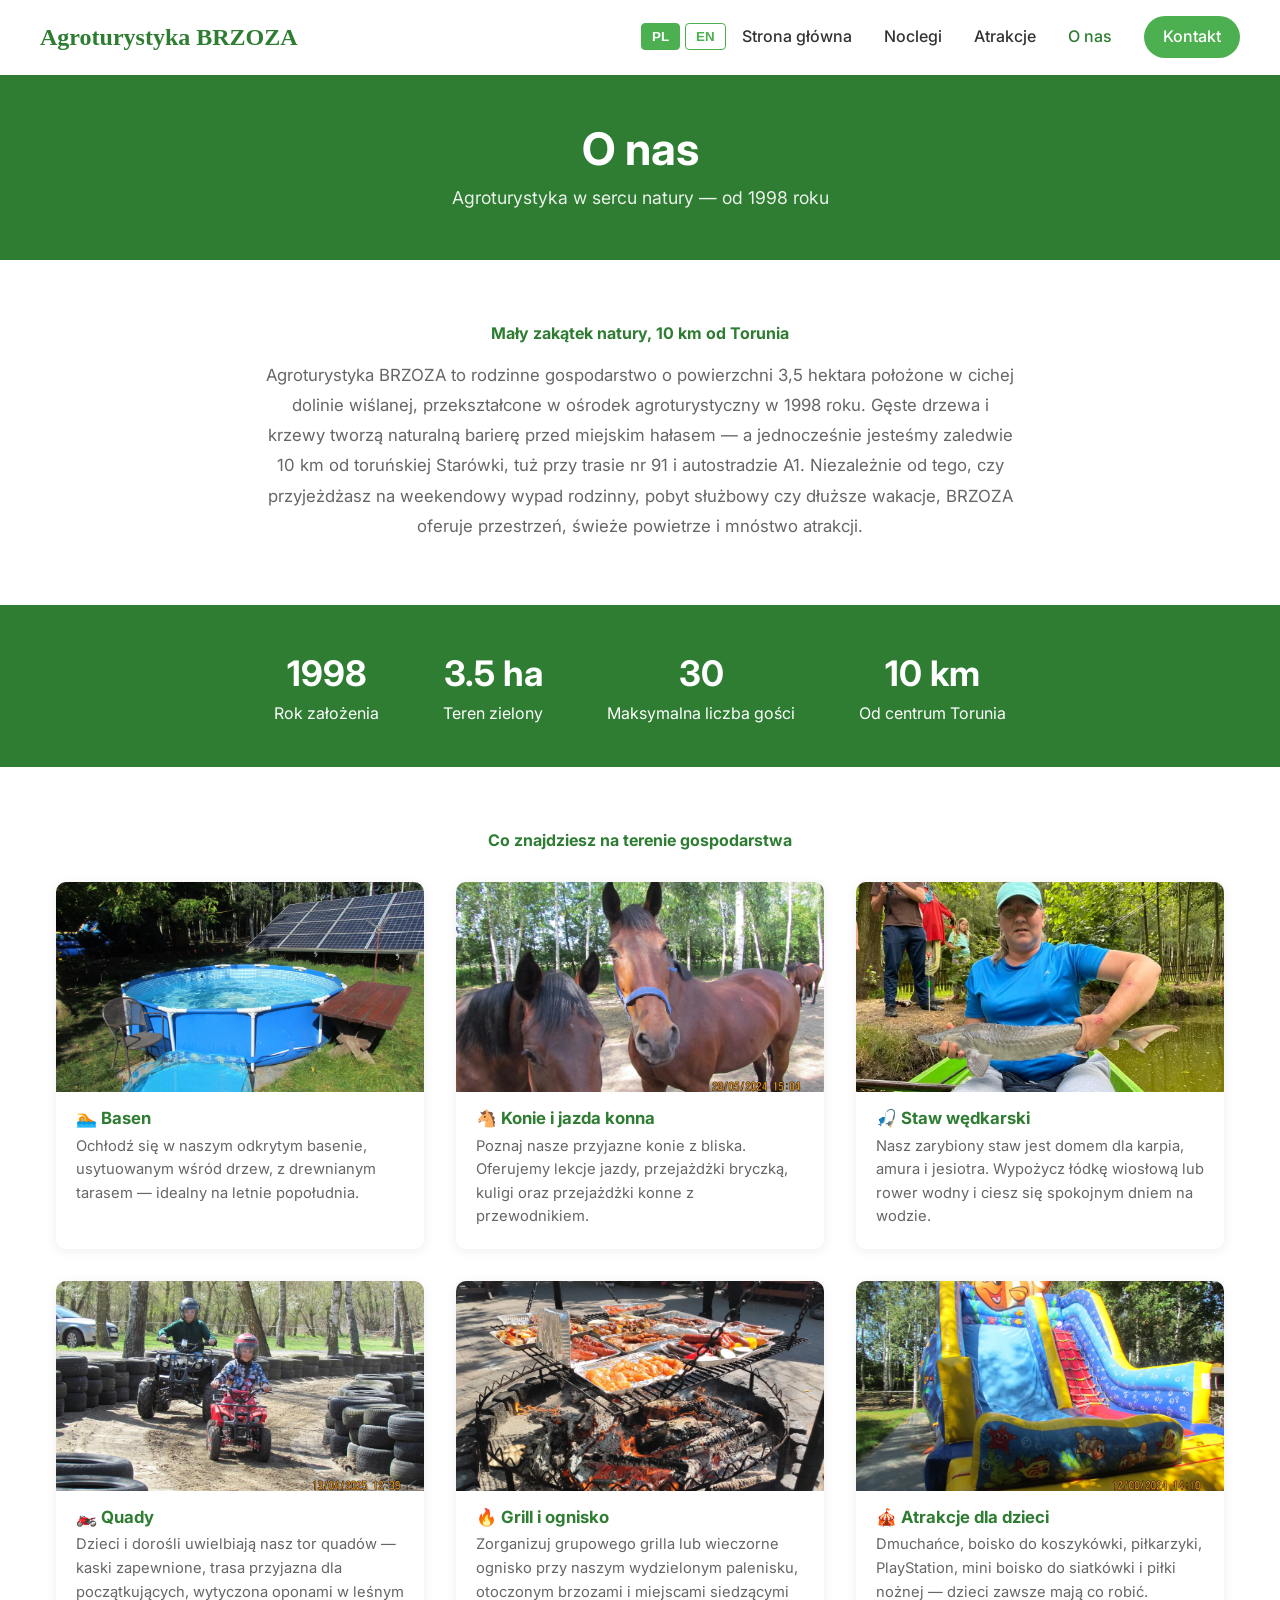
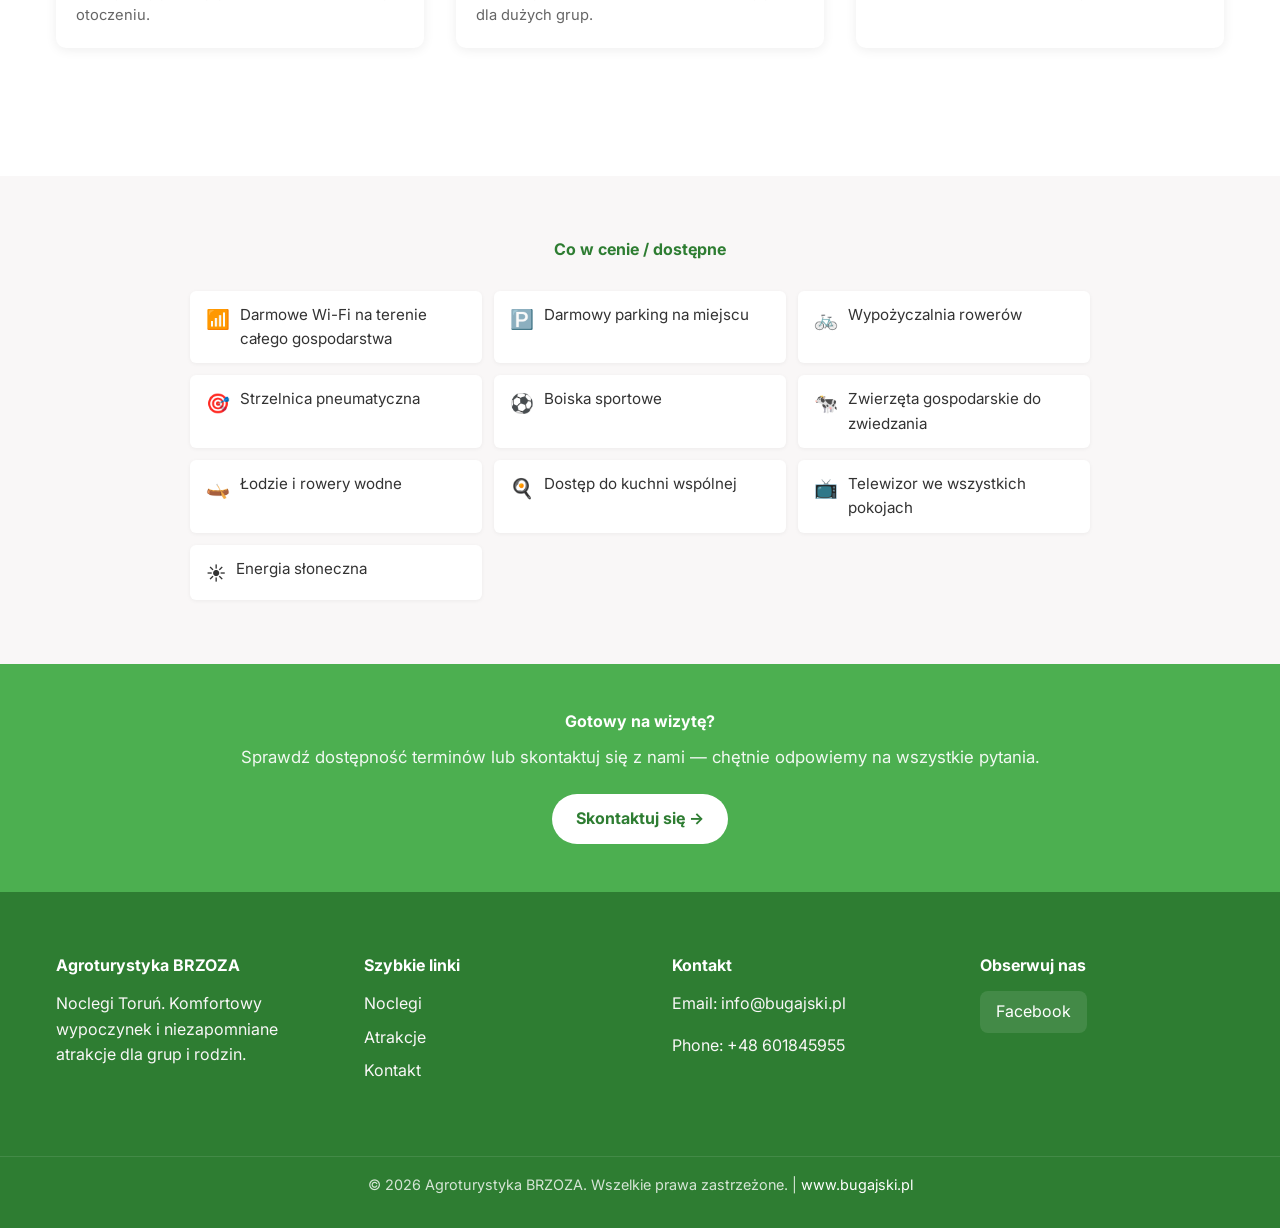
==== about.html @ 5e9794c6 "Add files via upload" ====
<!DOCTYPE html>
<html lang="pl">
<head>
    <meta charset="UTF-8">
    <meta name="viewport" content="width=device-width, initial-scale=1.0">
    <title>O nas - Agroturystyka BRZOZA | About Us</title>
    <meta name="description" content="Agroturystyka BRZOZA – 3.5 ha farm near Toruń since 1998. Pool, horses, fishing pond, quad bikes, BBQ and more. Family-friendly agritourism.">
    <link rel="canonical" href="https://www.bugajski.pl/about.html">

    <link rel="stylesheet" href="css/reset.css">
    <link rel="stylesheet" href="css/style.css">
    <link href="https://fonts.googleapis.com/css2?family=Inter:wght@300;400;700&display=swap" rel="stylesheet">

    <style>
        /* ── Page hero ─────────────────────────────────── */
        .page-hero {
            background-color: var(--color-primary-green);
            color: var(--color-white);
            padding: 3rem 0;
            text-align: center;
        }
        .page-hero h1 { color: var(--color-white); font-size: clamp(1.8rem, 4vw, 2.8rem); margin-bottom: 0.5rem; }
        .page-hero p  { font-size: 1.1rem; opacity: 0.9; margin: 0; }

        /* ── Intro block ───────────────────────────────── */
        .about-intro {
            max-width: 780px;
            margin: var(--spacing-large) auto;
            text-align: center;
        }
        .about-intro h2 { color: var(--color-primary-green); margin-bottom: 1rem; }
        .about-intro p  { font-size: 1.05rem; line-height: 1.8; color: var(--color-text-light); }

        /* ── Stats row ─────────────────────────────────── */
        .stats-row {
            display: flex;
            justify-content: center;
            gap: var(--spacing-large);
            flex-wrap: wrap;
            background-color: var(--color-primary-green);
            padding: 2.5rem var(--spacing-medium);
            margin-bottom: var(--spacing-large);
        }
        .stat-item { text-align: center; color: var(--color-white); }
        .stat-number { font-size: 2.2rem; font-weight: 700; display: block; }
        .stat-label  { font-size: 0.9rem; opacity: 0.85; }

        /* ── Attractions grid ──────────────────────────── */
        .attractions-section { padding-bottom: var(--spacing-large); }
        .attractions-section h2 {
            text-align: center;
            color: var(--color-primary-green);
            margin-bottom: var(--spacing-medium);
        }

        .attractions-grid {
            display: grid;
            grid-template-columns: repeat(auto-fit, minmax(280px, 1fr));
            gap: var(--spacing-medium);
        }

        .attraction-card {
            background: var(--color-white);
            border-radius: 10px;
            overflow: hidden;
            box-shadow: 0 2px 12px rgba(0,0,0,0.07);
            transition: transform 0.3s ease, box-shadow 0.3s ease;
        }
        .attraction-card:hover {
            transform: translateY(-4px);
            box-shadow: 0 8px 24px rgba(0,0,0,0.12);
        }
        .attraction-card img {
            width: 100%;
            height: 210px;
            object-fit: cover;
            display: block;
        }
        .attraction-card-body { padding: 1rem 1.25rem 1.25rem; }
        .attraction-card-body h3 {
            color: var(--color-primary-green);
            font-size: 1.05rem;
            margin-bottom: 0.4rem;
        }
        .attraction-card-body p {
            color: var(--color-text-light);
            font-size: 0.92rem;
            line-height: 1.6;
            margin: 0;
        }

        /* ── What's included list ──────────────────────── */
        .included-section {
            background-color: var(--color-light-background);
            padding: var(--spacing-large) 0;
        }
        .included-section h2 {
            text-align: center;
            color: var(--color-primary-green);
            margin-bottom: var(--spacing-medium);
        }
        .included-grid {
            display: grid;
            grid-template-columns: repeat(auto-fit, minmax(220px, 1fr));
            gap: 0.75rem;
            max-width: 900px;
            margin: 0 auto;
        }
        .included-item {
            display: flex;
            align-items: flex-start;
            gap: 0.6rem;
            font-size: 0.95rem;
            color: var(--color-text-dark);
            background: var(--color-white);
            border-radius: 6px;
            padding: 0.75rem 1rem;
            box-shadow: 0 1px 4px rgba(0,0,0,0.05);
        }
        .included-icon { font-size: 1.2rem; flex-shrink: 0; margin-top: 1px; }

        /* ── CTA banner ────────────────────────────────── */
        .cta-banner {
            background-color: var(--color-secondary-green);
            color: var(--color-white);
            text-align: center;
            padding: 3rem var(--spacing-medium);
        }
        .cta-banner h2 { color: var(--color-white); margin-bottom: 0.75rem; }
        .cta-banner p  { opacity: 0.92; margin-bottom: 1.5rem; font-size: 1.05rem; }
        .cta-banner .cta-button {
            background: var(--color-white);
            color: var(--color-primary-green);
        }
        .cta-banner .cta-button:hover { background: var(--color-light-background); }

        /* ── Language utilities ────────────────────────── */
        .lang-pl-only { display: none; }
        .lang-en-only { display: none; }
        body[data-lang="pl"] .lang-pl-only { display: inline; }
        body[data-lang="pl"] .lang-en-only { display: none; }
        body[data-lang="en"] .lang-pl-only { display: none; }
        body[data-lang="en"] .lang-en-only { display: inline; }
        
        .lang-block-pl, .lang-block-en { display: none; }
        body[data-lang="pl"] .lang-block-pl { display: block; }
        body[data-lang="pl"] .lang-block-en { display: none; }
        body[data-lang="en"] .lang-block-en { display: block; }
        body[data-lang="en"] .lang-block-pl { display: none; }
        
        .attractions-grid-pl, .attractions-grid-en { display: none; }
        body[data-lang="pl"] .attractions-grid-pl { display: grid; }
        body[data-lang="en"] .attractions-grid-en { display: grid; }
        
        .included-grid-pl, .included-grid-en { display: none; }
        body[data-lang="pl"] .included-grid-pl { display: grid; }
        body[data-lang="en"] .included-grid-en { display: grid; }
        
        .hero-sub-pl, .hero-sub-en { display: none; }
        body[data-lang="pl"] .hero-sub-pl { display: block; }
        body[data-lang="en"] .hero-sub-en { display: block; }
        
        .intro-title-pl, .intro-title-en { display: none; }
        body[data-lang="pl"] .intro-title-pl { display: block; }
        body[data-lang="en"] .intro-title-en { display: block; }
        
        .intro-text-pl, .intro-text-en { display: none; }
        body[data-lang="pl"] .intro-text-pl { display: block; }
        body[data-lang="en"] .intro-text-en { display: block; }
        
        .attractions-title-pl, .attractions-title-en { display: none; }
        body[data-lang="pl"] .attractions-title-pl { display: block; }
        body[data-lang="en"] .attractions-title-en { display: block; }
        
        .included-title-pl, .included-title-en { display: none; }
        body[data-lang="pl"] .included-title-pl { display: block; }
        body[data-lang="en"] .included-title-en { display: block; }
        
        .cta-banner-pl, .cta-banner-en { display: none; }
        body[data-lang="pl"] .cta-banner-pl { display: block; }
        body[data-lang="en"] .cta-banner-en { display: block; }
        
        .stat-label-pl, .stat-label-en { display: none; }
        body[data-lang="pl"] .stat-label-pl { display: inline; }
        body[data-lang="en"] .stat-label-en { display: inline; }
    </style>
</head>
<body data-lang="pl">

    <!-- ── HEADER ─────────────────────────────────────── -->
    <header class="main-header">
        <div class="container header-content">
            <a href="index.html" class="logo">Agroturystyka BRZOZA</a>
            <div class="language-selector">
                <button id="lang-pl" data-lang="pl" class="lang-button active" aria-pressed="true">PL</button>
                <button id="lang-en" data-lang="en" class="lang-button" aria-pressed="false">EN</button>
            </div>
            <nav class="main-nav" aria-label="Main Navigation">
                <button class="menu-toggle" aria-expanded="false" aria-controls="navigation-menu">
                    <span class="hamburger-icon" aria-hidden="true">☰</span>
                    <span class="sr-only">Menu</span>
                </button>
                <ul id="navigation-menu" class="nav-list">
                    <li><a href="index.html"><span class="lang-pl-only">Strona główna</span><span class="lang-en-only">Home</span></a></li>
                    <li><a href="accommodations.html"><span class="lang-pl-only">Noclegi</span><span class="lang-en-only">Accommodation</span></a></li>
                    <li><a href="experiences.html"><span class="lang-pl-only">Atrakcje</span><span class="lang-en-only">Experiences</span></a></li>
                    <li><a href="about.html" aria-current="page"><span class="lang-pl-only">O nas</span><span class="lang-en-only">About</span></a></li>
                    <li><a href="contact.html" class="nav-cta"><span class="lang-pl-only">Kontakt</span><span class="lang-en-only">Contact</span></a></li>
                </ul>
            </nav>
        </div>
    </header>

    <!-- ── MAIN ──────────────────────────────────────── -->
    <main>

        <!-- Page hero -->
        <div class="page-hero">
            <div class="container">
                <h1><span class="lang-pl-only">O nas</span><span class="lang-en-only">About Us</span></h1>
                <p class="hero-sub-pl">Agroturystyka w sercu natury — od 1998 roku</p>
                <p class="hero-sub-en">Agritourism in the heart of nature — since 1998</p>
            </div>
        </div>

        <!-- Intro -->
        <section class="about-intro container">
            <h2 class="intro-title-pl">Mały zakątek natury, 10 km od Torunia</h2>
            <h2 class="intro-title-en">A little corner of nature, 10 km from Toruń</h2>
            <p class="intro-text-pl">
                Agroturystyka BRZOZA to rodzinne gospodarstwo o powierzchni <strong>3,5 hektara</strong> położone w cichej 
                dolinie wiślanej, przekształcone w ośrodek agroturystyczny w <strong>1998 roku</strong>. Gęste drzewa i krzewy 
                tworzą naturalną barierę przed miejskim hałasem — a jednocześnie jesteśmy zaledwie 10 km od toruńskiej Starówki, 
                tuż przy trasie nr 91 i autostradzie A1. Niezależnie od tego, czy przyjeżdżasz na weekendowy wypad rodzinny, 
                pobyt służbowy czy dłuższe wakacje, BRZOZA oferuje przestrzeń, świeże powietrze i mnóstwo atrakcji.
            </p>
            <p class="intro-text-en">
                Agroturystyka BRZOZA is a family-run farm of <strong>3.5 hectares</strong> tucked into a quiet Vistula
                River valley village, converted into an agritourism retreat in <strong>1998</strong>. Dense trees and
                shrubs create a natural buffer from city noise — yet we're just 10 km from Toruń Old Town, right off
                Route 91 and the A1 motorway. Whether you're here for a weekend family break, a team stay, or a longer
                working holiday, BRZOZA offers space, fresh air, and plenty to do.
            </p>
        </section>

        <!-- Stats -->
        <div class="stats-row">
            <div class="stat-item">
                <span class="stat-number">1998</span>
                <span class="stat-label-pl">Rok założenia</span>
                <span class="stat-label-en">Founded</span>
            </div>
            <div class="stat-item">
                <span class="stat-number">3.5 ha</span>
                <span class="stat-label-pl">Teren zielony</span>
                <span class="stat-label-en">Green space</span>
            </div>
            <div class="stat-item">
                <span class="stat-number">30</span>
                <span class="stat-label-pl">Maksymalna liczba gości</span>
                <span class="stat-label-en">Guests capacity</span>
            </div>
            <div class="stat-item">
                <span class="stat-number">10 km</span>
                <span class="stat-label-pl">Od centrum Torunia</span>
                <span class="stat-label-en">From Toruń centre</span>
            </div>
        </div>

        <!-- Attractions grid - Polish version -->
        <section class="attractions-section container">
            <h2 class="attractions-title-pl">Co znajdziesz na terenie gospodarstwa</h2>
            <h2 class="attractions-title-en">What's on the Farm</h2>
            
            <!-- Polish attractions grid -->
            <div class="attractions-grid attractions-grid-pl">
                <article class="attraction-card">
                    <img src="images/about-pool-1.webp" alt="Odkryty basen na terenie gospodarstwa" loading="lazy">
                    <div class="attraction-card-body">
                        <h3>🏊 Basen</h3>
                        <p>Ochłodź się w naszym odkrytym basenie, usytuowanym wśród drzew, z drewnianym tarasem — idealny na letnie popołudnia.</p>
                    </div>
                </article>

                <article class="attraction-card">
                    <img src="images/about-horses.webp" alt="Dwa konie na pastwisku" loading="lazy">
                    <div class="attraction-card-body">
                        <h3>🐴 Konie i jazda konna</h3>
                        <p>Poznaj nasze przyjazne konie z bliska. Oferujemy lekcje jazdy, przejażdżki bryczką, kuligi oraz przejażdżki konne z przewodnikiem.</p>
                    </div>
                </article>

                <article class="attraction-card">
                    <img src="images/about-pond.webp" alt="Staw wędkarski otoczony drzewami" loading="lazy">
                    <div class="attraction-card-body">
                        <h3>🎣 Staw wędkarski</h3>
                        <p>Nasz zarybiony staw jest domem dla karpia, amura i jesiotra. Wypożycz łódkę wiosłową lub rower wodny i ciesz się spokojnym dniem na wodzie.</p>
                    </div>
                </article>

                <article class="attraction-card">
                    <img src="images/about-quads.webp" alt="Dzieci jeżdżące quadami na torze" loading="lazy">
                    <div class="attraction-card-body">
                        <h3>🏍️ Quady</h3>
                        <p>Dzieci i dorośli uwielbiają nasz tor quadów — kaski zapewnione, trasa przyjazna dla początkujących, wytyczona oponami w leśnym otoczeniu.</p>
                    </div>
                </article>

                <article class="attraction-card">
                    <img src="images/about-bbq.webp" alt="Duży grill i miejsce na ognisko" loading="lazy">
                    <div class="attraction-card-body">
                        <h3>🔥 Grill i ognisko</h3>
                        <p>Zorganizuj grupowego grilla lub wieczorne ognisko przy naszym wydzielonym palenisku, otoczonym brzozami i miejscami siedzącymi dla dużych grup.</p>
                    </div>
                </article>

                <article class="attraction-card">
                    <img src="images/about-bouncy.webp" alt="Duża dmuchana zjeżdżalnia dla dzieci" loading="lazy">
                    <div class="attraction-card-body">
                        <h3>🎪 Atrakcje dla dzieci</h3>
                        <p>Dmuchańce, boisko do koszykówki, piłkarzyki, PlayStation, mini boisko do siatkówki i piłki nożnej — dzieci zawsze mają co robić.</p>
                    </div>
                </article>
            </div>

            <!-- English attractions grid -->
            <div class="attractions-grid attractions-grid-en">
                <article class="attraction-card">
                    <img src="images/about-pool-1.webp" alt="Outdoor swimming pool on the farm grounds" loading="lazy">
                    <div class="attraction-card-body">
                        <h3>🏊 Swimming Pool</h3>
                        <p>Cool off in our outdoor pool, set among the trees with a wooden deck alongside — perfect for summer afternoons.</p>
                    </div>
                </article>

                <article class="attraction-card">
                    <img src="images/about-horses.webp" alt="Two horses on the farm paddock" loading="lazy">
                    <div class="attraction-card-body">
                        <h3>🐴 Horses & Riding</h3>
                        <p>Meet our friendly horses up close. We offer riding lessons, horse-drawn carriage rides, sleigh rides, and guided tours on horseback.</p>
                    </div>
                </article>

                <article class="attraction-card">
                    <img src="images/about-pond.webp" alt="Fishing pond surrounded by trees" loading="lazy">
                    <div class="attraction-card-body">
                        <h3>🎣 Fishing Pond</h3>
                        <p>Our stocked pond is home to carp, grass carp, and sturgeon. Rent a rowing boat or pedalo and enjoy a peaceful day on the water.</p>
                    </div>
                </article>

                <article class="attraction-card">
                    <img src="images/about-quads.webp" alt="Children riding quad bikes on a dirt track" loading="lazy">
                    <div class="attraction-card-body">
                        <h3>🏍️ Quad Bikes</h3>
                        <p>Kids and adults love our quad bike track — helmets provided, beginner-friendly course laid out with tyres in a wooded setting.</p>
                    </div>
                </article>

                <article class="attraction-card">
                    <img src="images/about-bbq.webp" alt="Large outdoor BBQ grill and fire pit" loading="lazy">
                    <div class="attraction-card-body">
                        <h3>🔥 BBQ & Bonfire</h3>
                        <p>Host a group BBQ or evening bonfire at our dedicated fire pit, surrounded by birch trees and outdoor seating for large gatherings.</p>
                    </div>
                </article>

                <article class="attraction-card">
                    <img src="images/about-bouncy.webp" alt="Large inflatable bouncy castle slide for children" loading="lazy">
                    <div class="attraction-card-body">
                        <h3>🎪 Kids' Attractions</h3>
                        <p>Bouncy castles, a basketball court, table football, PlayStation, mini volleyball & football pitch — children are always entertained.</p>
                    </div>
                </article>
            </div>
        </section>

        <!-- What's included - Polish version -->
        <section class="included-section">
            <div class="container">
                <h2 class="included-title-pl">Co w cenie / dostępne</h2>
                <h2 class="included-title-en">Everything Included</h2>
                
                <!-- Polish included grid -->
                <div class="included-grid included-grid-pl">
                    <div class="included-item"><span class="included-icon">📶</span> Darmowe Wi-Fi na terenie całego gospodarstwa</div>
                    <div class="included-item"><span class="included-icon">🅿️</span> Darmowy parking na miejscu</div>
                    <div class="included-item"><span class="included-icon">🚲</span> Wypożyczalnia rowerów</div>
                    <div class="included-item"><span class="included-icon">🎯</span> Strzelnica pneumatyczna</div>
                    <div class="included-item"><span class="included-icon">⚽</span> Boiska sportowe</div>
                    <div class="included-item"><span class="included-icon">🐄</span> Zwierzęta gospodarskie do zwiedzania</div>
                    <div class="included-item"><span class="included-icon">🛶</span> Łodzie i rowery wodne</div>
                    <div class="included-item"><span class="included-icon">🍳</span> Dostęp do kuchni wspólnej</div>
                    <div class="included-item"><span class="included-icon">📺</span> Telewizor we wszystkich pokojach</div>
                    <div class="included-item"><span class="included-icon">☀️</span> Energia słoneczna</div>
                </div>
                
                <!-- English included grid -->
                <div class="included-grid included-grid-en">
                    <div class="included-item"><span class="included-icon">📶</span> Free Wi-Fi across the farm</div>
                    <div class="included-item"><span class="included-icon">🅿️</span> Free on-site parking</div>
                    <div class="included-item"><span class="included-icon">🚲</span> Bicycle hire</div>
                    <div class="included-item"><span class="included-icon">🎯</span> Pneumatic shooting range</div>
                    <div class="included-item"><span class="included-icon">⚽</span> Sports fields</div>
                    <div class="included-item"><span class="included-icon">🐄</span> Farm animals to visit</div>
                    <div class="included-item"><span class="included-icon">🛶</span> Boats & pedal boats</div>
                    <div class="included-item"><span class="included-icon">🍳</span> Shared kitchen access</div>
                    <div class="included-item"><span class="included-icon">📺</span> TV in all rooms</div>
                    <div class="included-item"><span class="included-icon">☀️</span> Solar-powered energy</div>
                </div>
            </div>
        </section>

        <!-- CTA banner -->
        <div class="cta-banner">
            <div class="container">
                <div class="cta-banner-pl">
                    <h2>Gotowy na wizytę?</h2>
                    <p>Sprawdź dostępność terminów lub skontaktuj się z nami — chętnie odpowiemy na wszystkie pytania.</p>
                    <a href="contact.html" class="cta-button">Skontaktuj się &rarr;</a>
                </div>
                <div class="cta-banner-en">
                    <h2>Ready to visit?</h2>
                    <p>Check availability for your dates or get in touch — we're happy to answer any questions.</p>
                    <a href="contact.html" class="cta-button">Contact Us &rarr;</a>
                </div>
            </div>
        </div>

    </main>

    <!-- ── FOOTER (bilingual) ─────────────────────────────────────── -->
    <footer class="main-footer">
        <div class="container footer-grid">
            <div class="footer-col">
                <h4>Agroturystyka BRZOZA</h4>
                <p class="lang-pl-only">Noclegi Toruń. Komfortowy wypoczynek i niezapomniane atrakcje dla grup i rodzin.</p>
                <p class="lang-en-only">Accommodation Toruń. Affordable stays and memorable recreational events for groups and families.</p>
            </div>
            <div class="footer-col">
                <h4><span class="lang-pl-only">Szybkie linki</span><span class="lang-en-only">Quick Links</span></h4>
                <ul>
                    <li><a href="accommodations.html"><span class="lang-pl-only">Noclegi</span><span class="lang-en-only">Accommodation</span></a></li>
                    <li><a href="experiences.html"><span class="lang-pl-only">Atrakcje</span><span class="lang-en-only">Experiences</span></a></li>
                    <li><a href="contact.html"><span class="lang-pl-only">Kontakt</span><span class="lang-en-only">Contact</span></a></li>
                </ul>
            </div>
            <div class="footer-col">
                <h4><span class="lang-pl-only">Kontakt</span><span class="lang-en-only">Contact</span></h4>
                <p>Email: <a href="mailto:info@bugajski.pl">info@bugajski.pl</a></p>
                <p>Phone: <a href="tel:+48XXXXXXXXX">+48 601845955</a></p>
            </div>
            <div class="footer-col">
                <h4><span class="lang-pl-only">Obserwuj nas</span><span class="lang-en-only">Follow Us</span></h4>
                <div class="social-links">
                    <a href="https://www.facebook.com/people/Agroturystyka-Brzoza/100063647692455/#"
                       target="_blank"
                       rel="noopener noreferrer"
                       aria-label="Visit Agroturystyka BRZOZA on Facebook"
                       class="social-icon facebook-icon">
                        Facebook
                    </a>
                </div>
            </div>
        </div>
        <div class="footer-bottom">
            <p>&copy; <span id="footer-year"></span> Agroturystyka BRZOZA. <span class="lang-pl-only">Wszelkie prawa zastrzeżone.</span><span class="lang-en-only">All rights reserved.</span> | <a href="https://www.bugajski.pl">www.bugajski.pl</a></p>
        </div>
    </footer>

    <script>
        document.getElementById('footer-year').textContent = new Date().getFullYear();

        // Mobile nav
        const menuToggle = document.querySelector('.menu-toggle');
        const navMenu = document.getElementById('navigation-menu');
        if (menuToggle && navMenu) {
            menuToggle.addEventListener('click', () => {
                const expanded = menuToggle.getAttribute('aria-expanded') === 'true';
                menuToggle.setAttribute('aria-expanded', String(!expanded));
                navMenu.classList.toggle('nav-open');
            });
        }

        // Language switching
        const body = document.body;
        const langPlBtn = document.getElementById('lang-pl');
        const langEnBtn = document.getElementById('lang-en');

        function setLanguage(lang) {
            body.setAttribute('data-lang', lang);
            if (lang === 'pl') {
                langPlBtn.classList.add('active');
                langPlBtn.setAttribute('aria-pressed', 'true');
                langEnBtn.classList.remove('active');
                langEnBtn.setAttribute('aria-pressed', 'false');
                document.documentElement.lang = 'pl';
                document.querySelector('meta[name="description"]').setAttribute('content', 'Agroturystyka BRZOZA – 3,5 ha gospodarstwo pod Toruniem od 1998 roku. Basen, konie, staw wędkarski, quady, grill i wiele więcej. Przyjazna agroturystyka dla rodzin.');
                document.title = 'O nas - Agroturystyka BRZOZA | About Us';
            } else {
                langEnBtn.classList.add('active');
                langEnBtn.setAttribute('aria-pressed', 'true');
                langPlBtn.classList.remove('active');
                langPlBtn.setAttribute('aria-pressed', 'false');
                document.documentElement.lang = 'en';
                document.querySelector('meta[name="description"]').setAttribute('content', 'Agroturystyka BRZOZA – 3.5 ha farm near Toruń since 1998. Pool, horses, fishing pond, quad bikes, BBQ and more. Family-friendly agritourism.');
                document.title = 'About Us - Agroturystyka BRZOZA | About Us';
            }
            localStorage.setItem('preferredLang', lang);
        }

        langPlBtn.addEventListener('click', () => setLanguage('pl'));
        langEnBtn.addEventListener('click', () => setLanguage('en'));

        const savedLang = localStorage.getItem('preferredLang');
        if (savedLang && (savedLang === 'pl' || savedLang === 'en')) {
            setLanguage(savedLang);
        } else {
            setLanguage('pl');
        }
    </script>

</body>
</html>
---- css/style.css ----
/* ======================================= */
/* CSS Variables & Base Styles              */
/* ======================================= */

:root {
    /* Color Palette */
    --color-primary-green: #2E7D32;
    --color-secondary-green: #4CAF50;
    --color-earth-tone: #8D6E63;
    --color-light-background: #F9F7F7;
    --color-white: #FFFFFF;
    --color-text-dark: #333333;
    --color-text-light: #666666;

    /* Typography */
    --font-primary: 'Inter', 'Open Sans', 'Montserrat', sans-serif;
    --font-heading: 'Lora', serif;

    /* Spacing */
    --spacing-small: 1rem;
    --spacing-medium: 2rem;
    --spacing-large: 4rem;
}

/* Base Styles */
body {
    font-family: var(--font-primary);
    line-height: 1.6;
    color: var(--color-text-dark);
    background-color: var(--color-white);
}

h1, h2, h3, h4, h5, h6 {
    font-weight: 700;
    line-height: 1.2;
    color: var(--color-primary-green);
    margin-bottom: var(--spacing-small);
}

p {
    margin-bottom: var(--spacing-small);
}

a {
    color: var(--color-secondary-green);
    text-decoration: none;
    transition: color 0.3s ease;
}

a:hover {
    color: var(--color-primary-green);
}

/* Layout Utilities */
.container {
    max-width: 1200px;
    margin: 0 auto;
    padding: 0 var(--spacing-small);
}

.padding-y-large {
    padding-top: var(--spacing-large);
    padding-bottom: var(--spacing-large);
}

.background-light {
    background-color: var(--color-light-background);
}

.text-center {
    text-align: center;
}

/* ======================================= */
/* Header and Navigation                    */
/* ======================================= */

.main-header {
    background-color: var(--color-white);
    border-bottom: 1px solid var(--color-light-background);
    position: sticky;
    top: 0;
    z-index: 1000;
}

.header-content {
    display: flex;
    justify-content: space-between;
    align-items: center;
    padding: var(--spacing-small) 0;
    gap: var(--spacing-small);
}

.logo {
    font-size: 1.5rem;
    font-weight: 700;
    color: var(--color-primary-green);
    font-family: var(--font-heading);
}

.language-selector {
    display: flex;
    gap: 5px;
    margin-left: auto;
}

.lang-button {
    background: none;
    border: 1px solid var(--color-secondary-green);
    color: var(--color-secondary-green);
    padding: 5px 10px;
    border-radius: 4px;
    cursor: pointer;
    font-weight: 700;
    transition: all 0.2s;
}

.lang-button.active {
    background-color: var(--color-secondary-green);
    color: var(--color-white);
}

.lang-button:hover:not(.active) {
    background-color: var(--color-light-background);
}

/* Desktop Navigation */
.main-nav {
    display: flex;
    align-items: center;
}

.nav-list {
    display: flex;
    list-style: none;
    padding: 0;
    margin: 0;
    gap: var(--spacing-medium);
}

.nav-list a {
    padding: 0.5rem 0;
    display: block;
    color: var(--color-text-dark);
    font-weight: 500;
}

.nav-list a[aria-current="page"],
.nav-list a.active {
    color: var(--color-primary-green);
}

.nav-list a.nav-cta {
    background-color: var(--color-secondary-green);
    color: var(--color-white);
    padding: 0.5rem 1.2rem;
    border-radius: 30px;
}

.nav-list a.nav-cta:hover {
    background-color: var(--color-primary-green);
    color: var(--color-white);
}

/* Mobile Menu Toggle */
.menu-toggle {
    display: none;
    background: none;
    border: none;
    font-size: 1.5rem;
    cursor: pointer;
    color: var(--color-primary-green);
    padding: 12px;
    min-width: 44px;
    min-height: 44px;
}

/* ======================================= */
/* Page Hero                               */
/* ======================================= */

.page-hero {
    background-color: var(--color-primary-green);
    color: var(--color-white);
    padding: 3rem 0;
    text-align: center;
}

.page-hero h1 {
    color: var(--color-white);
    font-size: clamp(1.8rem, 4vw, 2.8rem);
    margin-bottom: 0.5rem;
}

.page-hero p {
    font-size: 1.1rem;
    opacity: 0.9;
    margin: 0;
}

.page-hero--image {
    position: relative;
    background-size: cover;
    background-position: center 30%;
    background-repeat: no-repeat;
}

.page-hero--image::before {
    content: '';
    position: absolute;
    top: 0;
    left: 0;
    right: 0;
    bottom: 0;
    background: rgba(0, 0, 0, 0.4);
    z-index: 1;
}

.page-hero--image .container {
    position: relative;
    z-index: 2;
}

/* ======================================= */
/* CTA Buttons                              */
/* ======================================= */

.cta-button {
    display: inline-block;
    background-color: var(--color-secondary-green);
    color: var(--color-white);
    padding: 0.75rem 1.5rem;
    border-radius: 50px;
    font-weight: 700;
    border: none;
    cursor: pointer;
    transition: background-color 0.3s ease;
    text-decoration: none;
}

.cta-button:hover {
    background-color: var(--color-primary-green);
    color: var(--color-white);
}

.secondary-button {
    display: inline-block;
    background: transparent;
    color: var(--color-secondary-green);
    border: 2px solid var(--color-secondary-green);
    padding: 0.75rem 1.5rem;
    border-radius: 50px;
    font-weight: 700;
    transition: all 0.3s ease;
    text-decoration: none;
}

.secondary-button:hover {
    background-color: var(--color-secondary-green);
    color: var(--color-white);
}

/* ======================================= */
/* Cards and Grids                          */
/* ======================================= */

.accommodation-grid,
.activities-grid,
.attractions-grid {
    display: grid;
    gap: var(--spacing-medium);
    grid-template-columns: repeat(auto-fit, minmax(300px, 1fr));
    margin-top: var(--spacing-medium);
    margin-bottom: var(--spacing-large);
}

.card {
    background-color: var(--color-white);
    border-radius: 10px;
    overflow: hidden;
    box-shadow: 0 2px 12px rgba(0, 0, 0, 0.07);
    transition: transform 0.3s ease, box-shadow 0.3s ease;
}

.card:hover {
    transform: translateY(-4px);
    box-shadow: 0 8px 24px rgba(0, 0, 0, 0.12);
}

.card img {
    width: 100%;
    height: 220px;
    object-fit: cover;
    display: block;
}

.card-body {
    padding: 1.25rem;
}

.card-body h3 {
    color: var(--color-primary-green);
    font-size: 1.1rem;
    margin-bottom: 0.5rem;
}

.card-body p {
    color: var(--color-text-light);
    font-size: 0.93rem;
    line-height: 1.65;
    margin: 0 0 1rem;
}

.link-details {
    display: inline-block;
    font-weight: 700;
    color: var(--color-secondary-green);
}

.link-details:hover {
    color: var(--color-primary-green);
}

/* Featured card (spans 2 columns) */
.card--featured {
    grid-column: span 2;
    display: grid;
    grid-template-columns: 1fr 1fr;
}

.card--featured img {
    height: 100%;
    min-height: 220px;
}

.card--featured .card-body {
    display: flex;
    flex-direction: column;
    justify-content: center;
    padding: var(--spacing-medium);
}

/* ======================================= */
/* Contact Page Specific                    */
/* ======================================= */

.contact-container {
    display: grid;
    grid-template-columns: 1fr 1fr;
    gap: var(--spacing-large);
    margin: var(--spacing-large) auto;
    max-width: 1100px;
}

.contact-item {
    display: flex;
    gap: 1rem;
    margin-bottom: 2rem;
    align-items: flex-start;
}

.contact-item .icon {
    font-size: 1.5rem;
    background: var(--color-light-background);
    padding: 0.75rem;
    border-radius: 8px;
    flex-shrink: 0;
}

.contact-item h3 {
    font-size: 1.1rem;
    margin-bottom: 0.3rem;
    color: var(--color-text-dark);
}

.contact-item p {
    margin: 0;
    color: var(--color-text-light);
    line-height: 1.6;
}

.contact-form-card {
    background: var(--color-white);
    padding: var(--spacing-medium);
    border-radius: 12px;
    box-shadow: 0 4px 20px rgba(0, 0, 0, 0.08);
}

.form-group {
    margin-bottom: 1.25rem;
}

.form-group label {
    display: block;
    font-weight: 700;
    margin-bottom: 0.5rem;
    font-size: 0.9rem;
}

.form-group input,
.form-group textarea {
    width: 100%;
    padding: 0.8rem;
    border: 1px solid #ddd;
    border-radius: 6px;
    font-family: inherit;
    font-size: 1rem;
}

.form-group input:focus,
.form-group textarea:focus {
    outline: none;
    border-color: var(--color-secondary-green);
    box-shadow: 0 0 0 2px rgba(76, 175, 80, 0.2);
}

.bank-box {
    background: var(--color-light-background);
    border-left: 4px solid var(--color-secondary-green);
    padding: 1.25rem;
    border-radius: 4px;
    margin-top: 2rem;
}

.bank-box h4 {
    margin-bottom: 0.5rem;
    color: var(--color-primary-green);
}

/* ======================================= */
/* Tab Navigation (Experiences Page)        */
/* ======================================= */

.tab-nav {
    display: flex;
    justify-content: center;
    gap: 0.5rem;
    flex-wrap: wrap;
    padding: var(--spacing-medium) var(--spacing-small);
    background: var(--color-light-background);
    border-bottom: 2px solid #e0e0e0;
    position: sticky;
    top: 64px;
    z-index: 100;
}

.tab-btn {
    background: var(--color-white);
    border: 2px solid var(--color-secondary-green);
    color: var(--color-secondary-green);
    padding: 0.5rem 1.2rem;
    border-radius: 50px;
    font-weight: 700;
    font-size: 0.9rem;
    cursor: pointer;
    transition: all 0.2s;
}

.tab-btn.active,
.tab-btn:hover {
    background: var(--color-secondary-green);
    color: var(--color-white);
}

.tab-panel {
    display: none;
}

.tab-panel.is-active {
    display: block;
}

/* ======================================= */
/* Event Packages                           */
/* ======================================= */

.event-packages {
    display: grid;
    grid-template-columns: repeat(auto-fit, minmax(280px, 1fr));
    gap: var(--spacing-medium);
    margin-bottom: var(--spacing-large);
}

.event-package {
    background: var(--color-white);
    border-radius: 10px;
    padding: var(--spacing-medium);
    box-shadow: 0 2px 12px rgba(0, 0, 0, 0.07);
    border-top: 4px solid var(--color-secondary-green);
    transition: transform 0.3s ease;
}

.event-package:hover {
    transform: translateY(-4px);
}

.event-package h3 {
    color: var(--color-primary-green);
    font-size: 1.15rem;
    margin-bottom: 0.75rem;
}

.event-package ul {
    list-style: none;
    padding: 0;
    margin: 0 0 1.25rem;
}

.event-package ul li {
    font-size: 0.93rem;
    color: var(--color-text-light);
    padding: 0.3rem 0;
    border-bottom: 1px solid var(--color-light-background);
    display: flex;
    gap: 0.5rem;
}

.event-package ul li::before {
    content: "✓";
    color: var(--color-secondary-green);
    font-weight: 700;
}

/* ======================================= */
/* Activity List Items                      */
/* ======================================= */

.activity-list {
    display: grid;
    grid-template-columns: repeat(auto-fit, minmax(220px, 1fr));
    gap: 0.75rem;
    margin-bottom: var(--spacing-large);
}

.activity-list-item {
    background: var(--color-white);
    border-radius: 8px;
    padding: 1rem 1.25rem;
    box-shadow: 0 1px 6px rgba(0, 0, 0, 0.06);
    display: flex;
    gap: 0.75rem;
    align-items: flex-start;
}

.activity-list-item .icon {
    font-size: 1.4rem;
    flex-shrink: 0;
}

.activity-list-item h4 {
    font-size: 0.95rem;
    color: var(--color-text-dark);
    margin-bottom: 0.2rem;
}

.activity-list-item p {
    font-size: 0.85rem;
    color: var(--color-text-light);
    margin: 0;
}

/* ======================================= */
/* Included Items (About Page)              */
/* ======================================= */

.included-section {
    background-color: var(--color-light-background);
    padding: var(--spacing-large) 0;
}

.included-grid {
    display: grid;
    grid-template-columns: repeat(auto-fit, minmax(220px, 1fr));
    gap: 0.75rem;
    max-width: 900px;
    margin: 0 auto;
}

.included-item {
    display: flex;
    align-items: flex-start;
    gap: 0.6rem;
    font-size: 0.95rem;
    color: var(--color-text-dark);
    background: var(--color-white);
    border-radius: 6px;
    padding: 0.75rem 1rem;
    box-shadow: 0 1px 4px rgba(0, 0, 0, 0.05);
}

.included-icon {
    font-size: 1.2rem;
    flex-shrink: 0;
    margin-top: 1px;
}

/* ======================================= */
/* Stats Row (About Page)                   */
/* ======================================= */

.stats-row {
    display: flex;
    justify-content: center;
    gap: var(--spacing-large);
    flex-wrap: wrap;
    background-color: var(--color-primary-green);
    padding: 2.5rem var(--spacing-medium);
    margin-bottom: var(--spacing-large);
}

.stat-item {
    text-align: center;
    color: var(--color-white);
}

.stat-number {
    font-size: 2.2rem;
    font-weight: 700;
    display: block;
}

.stat-label {
    font-size: 0.9rem;
    opacity: 0.85;
}

/* ======================================= */
/* CTA Banner                               */
/* ======================================= */

.cta-banner {
    background-color: var(--color-secondary-green);
    color: var(--color-white);
    text-align: center;
    padding: 3rem var(--spacing-medium);
}

.cta-banner h2 {
    color: var(--color-white);
    margin-bottom: 0.75rem;
}

.cta-banner p {
    opacity: 0.92;
    margin-bottom: 1.5rem;
    font-size: 1.05rem;
}

.cta-banner .cta-button {
    background: var(--color-white);
    color: var(--color-primary-green);
}

.cta-banner .cta-button:hover {
    background: var(--color-light-background);
}

/* ======================================= */
/* Testimonials                             */
/* ======================================= */

.google-rating-badge {
    margin-bottom: var(--spacing-small);
}

.stars {
    display: inline-flex;
    gap: 0.25rem;
    margin-bottom: 0.5rem;
}

.star {
    font-size: 1.5rem;
    color: #ddd;
}

.star.filled {
    color: #FFC107;
}

.star.half {
    color: #FFC107;
}

.featured-quote {
    font-size: 1.2rem;
    line-height: 1.6;
    max-width: 700px;
    margin: var(--spacing-medium) auto;
    padding: var(--spacing-small);
    font-style: italic;
    border-left: 5px solid var(--color-earth-tone);
}

/* ======================================= */
/* Listing Card (Accommodations Page)       */
/* ======================================= */

.listing-card {
    background: var(--color-white);
    border-radius: 10px;
    box-shadow: 0 4px 20px rgba(0, 0, 0, 0.08);
    overflow: hidden;
    margin: var(--spacing-large) auto;
    max-width: 1000px;
}

.listing-header {
    background-color: var(--color-primary-green);
    color: var(--color-white);
    padding: 1.5rem var(--spacing-medium);
    display: flex;
    justify-content: space-between;
    align-items: center;
    flex-wrap: wrap;
    gap: 1rem;
}

.listing-header h2 {
    color: var(--color-white);
    margin: 0;
    font-size: 1.3rem;
}

.price-badge {
    background: var(--color-white);
    color: var(--color-primary-green);
    font-weight: 700;
    font-size: 1.4rem;
    padding: 0.4rem 1.2rem;
    border-radius: 50px;
    white-space: nowrap;
}

.photo-gallery {
    display: grid;
    grid-template-columns: 2fr 1fr;
    grid-template-rows: 1fr 1fr;
    gap: 5px;
    background: #f8f8f8;
}

.photo-item {
    overflow: hidden;
    position: relative;
    cursor: pointer;
}

.photo-item:first-child {
    grid-row: 1 / 3;
}

.photo-item img {
    width: 100%;
    height: 100%;
    object-fit: cover;
    transition: transform 0.4s ease;
    display: block;
}

.photo-item:hover img {
    transform: scale(1.05);
}

.listing-body {
    padding: var(--spacing-medium);
}

.listing-description {
    font-size: 1.05rem;
    color: var(--color-text-dark);
    line-height: 1.7;
    margin-bottom: var(--spacing-medium);
}

.amenities-grid {
    display: grid;
    grid-template-columns: repeat(auto-fit, minmax(160px, 1fr));
    gap: 0.75rem;
    margin-bottom: var(--spacing-medium);
}

.amenity-item {
    display: flex;
    align-items: center;
    gap: 0.5rem;
    font-size: 0.95rem;
    color: var(--color-text-dark);
}

.amenity-icon {
    font-size: 1.2rem;
    flex-shrink: 0;
}

.discount-box {
    background-color: #f0f7f0;
    border-left: 4px solid var(--color-secondary-green);
    border-radius: 4px;
    padding: 1rem 1.25rem;
    margin-bottom: var(--spacing-medium);
}

.discount-box h3 {
    color: var(--color-primary-green);
    font-size: 1rem;
    margin-bottom: 0.5rem;
}

.discount-box ul {
    list-style: none;
    padding: 0;
    margin: 0;
    display: flex;
    gap: var(--spacing-medium);
    flex-wrap: wrap;
}

.discount-box ul li {
    font-weight: 700;
    color: var(--color-primary-green);
    font-size: 0.95rem;
}

.discount-box ul li span {
    font-weight: 400;
    color: var(--color-text-light);
}

.listing-cta {
    display: flex;
    gap: 1rem;
    flex-wrap: wrap;
    align-items: center;
    padding-top: var(--spacing-small);
    border-top: 1px solid var(--color-light-background);
}

/* ======================================= */
/* Lightbox                                 */
/* ======================================= */

.lightbox-overlay {
    display: none;
    position: fixed;
    inset: 0;
    background: rgba(0, 0, 0, 0.92);
    z-index: 9000;
    align-items: center;
    justify-content: center;
}

.lightbox-overlay.is-open {
    display: flex;
}

.lightbox-overlay img {
    max-width: 92vw;
    max-height: 88vh;
    object-fit: contain;
    border-radius: 4px;
}

.lightbox-close {
    position: fixed;
    top: 1rem;
    right: 1.25rem;
    background: none;
    border: none;
    color: white;
    font-size: 2.5rem;
    cursor: pointer;
    line-height: 1;
    padding: 12px;
    min-width: 44px;
    min-height: 44px;
}

.lightbox-prev,
.lightbox-next {
    position: fixed;
    top: 50%;
    transform: translateY(-50%);
    background: rgba(255, 255, 255, 0.15);
    border: none;
    color: white;
    font-size: 2rem;
    padding: 0.5rem 1rem;
    cursor: pointer;
    border-radius: 4px;
    transition: background 0.2s;
    min-width: 44px;
    min-height: 44px;
}

.lightbox-prev {
    left: 1rem;
}

.lightbox-next {
    right: 1rem;
}

.lightbox-prev:hover,
.lightbox-next:hover {
    background: rgba(255, 255, 255, 0.3);
}

/* ======================================= */
/* Footer                                   */
/* ======================================= */

.main-footer {
    background-color: var(--color-primary-green);
    color: var(--color-light-background);
    padding-top: var(--spacing-large);
}

.footer-grid {
    display: grid;
    grid-template-columns: repeat(auto-fit, minmax(200px, 1fr));
    gap: var(--spacing-large);
    padding-bottom: var(--spacing-large);
}

.main-footer h4 {
    color: var(--color-white);
    margin-bottom: 1rem;
}

.main-footer ul {
    list-style: none;
    padding: 0;
}

.main-footer ul li {
    margin-bottom: 0.5rem;
}

.main-footer a {
    color: var(--color-light-background);
    transition: color 0.3s;
}

.main-footer a:hover {
    color: var(--color-white);
}

.social-links a {
    display: inline-block;
    padding: 0.5rem 1rem;
    background: rgba(255, 255, 255, 0.1);
    border-radius: 8px;
    text-decoration: none;
    color: var(--color-white);
    transition: background 0.3s;
}

.social-links a:hover {
    background: rgba(255, 255, 255, 0.2);
}

.footer-bottom {
    border-top: 1px solid rgba(255, 255, 255, 0.1);
    text-align: center;
    padding: var(--spacing-small) 0;
    font-size: 0.9rem;
    color: rgba(255, 255, 255, 0.8);
}

.footer-bottom a {
    color: var(--color-white);
}

/* ======================================= */
/* Language Toggle Utilities                */
/* ======================================= */

[data-lang] .lang-pl,
[data-lang] .lang-en {
    display: none;
}

[data-lang="pl"] .lang-pl {
    display: inline;
}

[data-lang="en"] .lang-en {
    display: inline;
}

[data-lang="pl"] .lang-block-pl {
    display: block;
}

[data-lang="en"] .lang-block-en {
    display: block;
}

[data-lang="pl"] .lang-block-en,
[data-lang="en"] .lang-block-pl {
    display: none;
}

/* ======================================= */
/* Responsive Breakpoints                   */
/* ======================================= */

@media (max-width: 850px) {
    .contact-container {
        grid-template-columns: 1fr;
    }
    
    .contact-form-card {
        order: -1;
    }
}

@media (max-width: 768px) {
    /* Mobile Navigation */
    .nav-list {
        display: none;
        position: absolute;
        top: 100%;
        left: 0;
        width: 100%;
        flex-direction: column;
        background-color: var(--color-white);
        box-shadow: 0 5px 10px rgba(0, 0, 0, 0.1);
        padding: var(--spacing-small) 0;
    }

    .nav-list.nav-open {
        display: flex;
    }

    .nav-list li {
        border-bottom: 1px solid var(--color-light-background);
        width: 100%;
    }

    .nav-list a {
        padding: 1rem var(--spacing-medium);
        text-align: center;
    }

    .nav-list a.nav-cta {
        margin: var(--spacing-small);
    }

    .menu-toggle {
        display: block;
    }

    .header-content {
        flex-wrap: wrap;
    }

    .main-nav {
        width: 100%;
        order: 3;
    }

    /* Cards */
    .card--featured {
        grid-column: span 1;
        grid-template-columns: 1fr;
    }

    .card--featured img {
        height: 220px;
    }

    /* Photo Gallery */
    .photo-gallery {
        grid-template-columns: 1fr;
        grid-template-rows: repeat(4, auto);
    }

    .photo-item:first-child {
        grid-row: 1 / 2;
    }

    /* Tab Navigation */
    .tab-nav {
        top: 56px;
    }

    /* Stats Row */
    .stats-row {
        gap: var(--spacing-medium);
    }

    /* Listing Header */
    .listing-header {
        flex-direction: column;
        align-items: flex-start;
    }
}

@media (max-width: 480px) {
    :root {
        --spacing-large: 2.5rem;
        --spacing-medium: 1.5rem;
    }

    .page-hero {
        padding: 2rem 0;
    }

    .page-hero h1 {
        font-size: 1.6rem;
    }

    .page-hero p {
        font-size: 0.9rem;
    }

    .discount-box ul {
        flex-direction: column;
        gap: 0.5rem;
    }

    .listing-cta {
        flex-direction: column;
    }

    .listing-cta .cta-button,
    .listing-cta .secondary-button {
        width: 100%;
        text-align: center;
    }
}

/* ======================================= */
/* Print Styles                             */
/* ======================================= */

@media print {
    .main-header,
    .main-footer,
    .language-selector,
    .cta-button,
    .secondary-button,
    .tab-nav,
    .menu-toggle,
    .lightbox-overlay {
        display: none !important;
    }

    .listing-card {
        box-shadow: none;
        border: 1px solid #ccc;
    }

    .card {
        break-inside: avoid;
    }

    a[href]::after {
        content: " (" attr(href) ")";
        font-size: 0.8rem;
        color: #666;
    }

    body {
        background: white;
        color: black;
    }
}
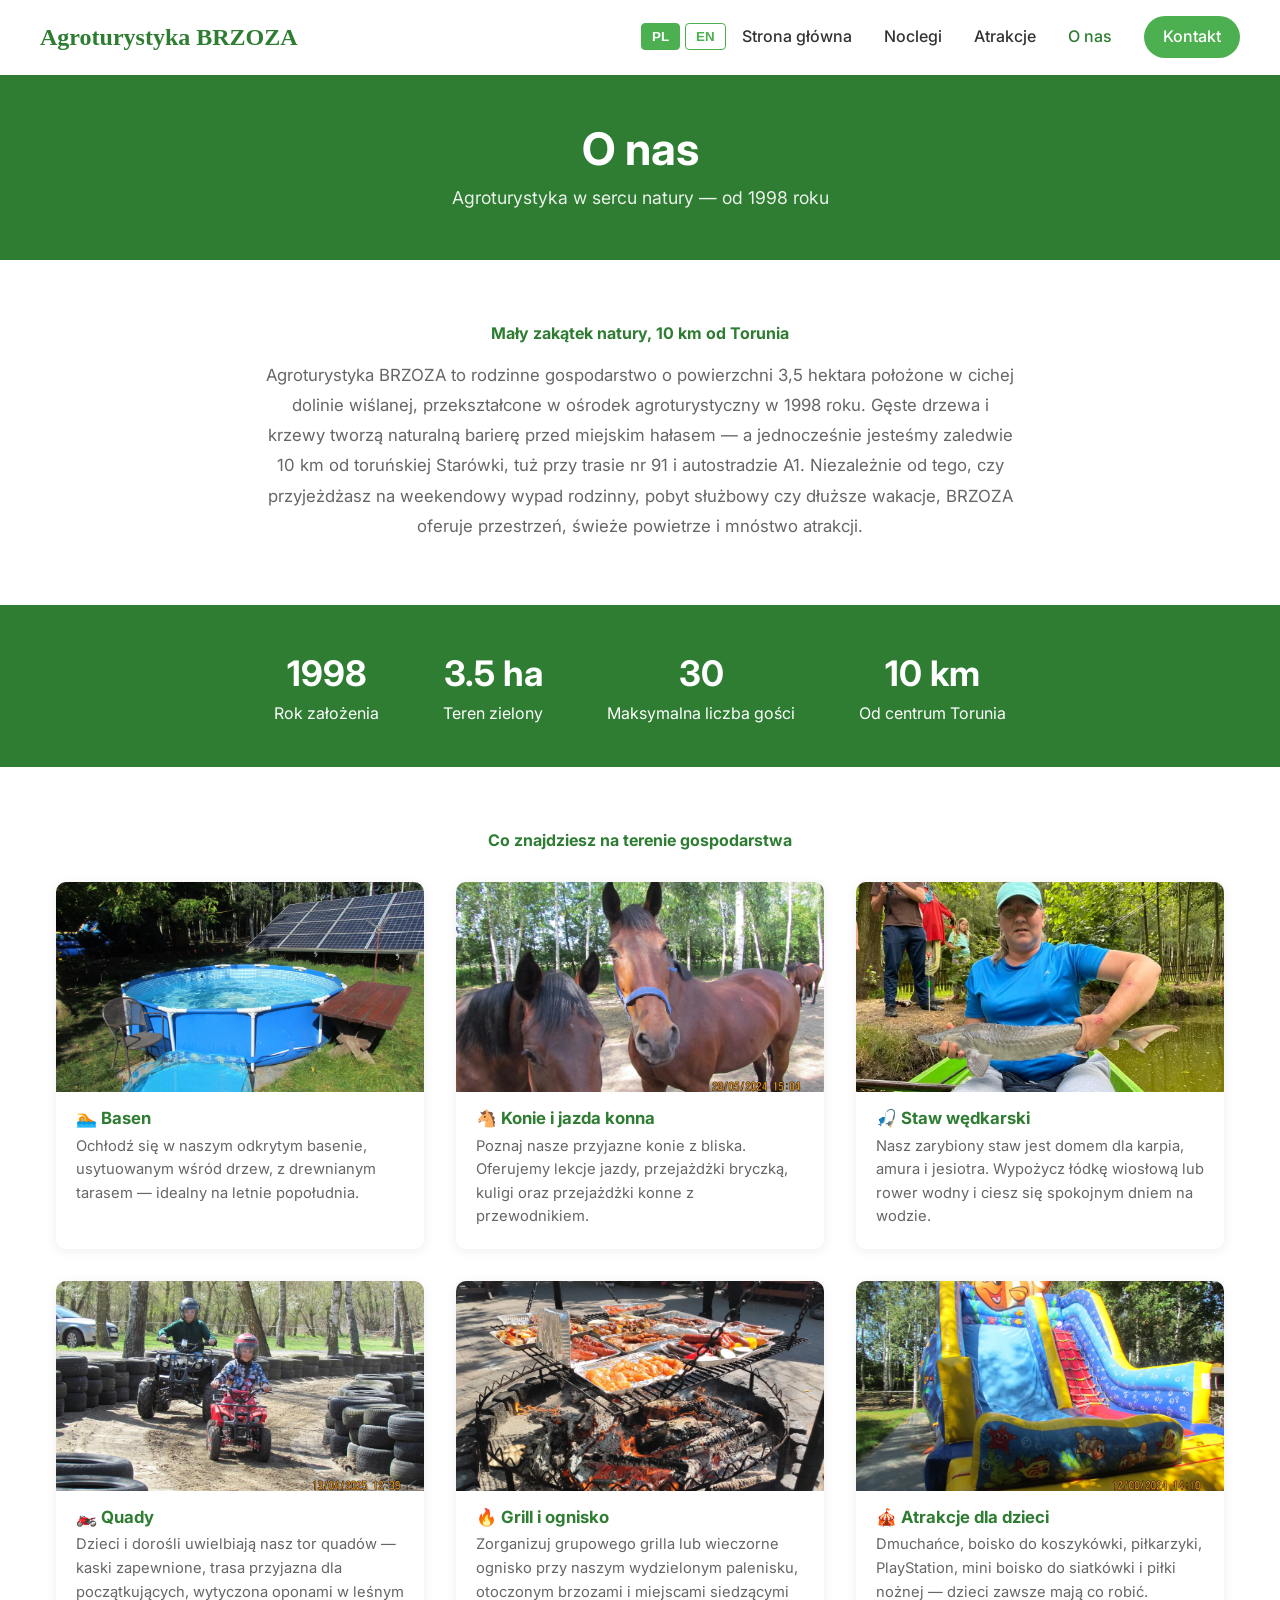
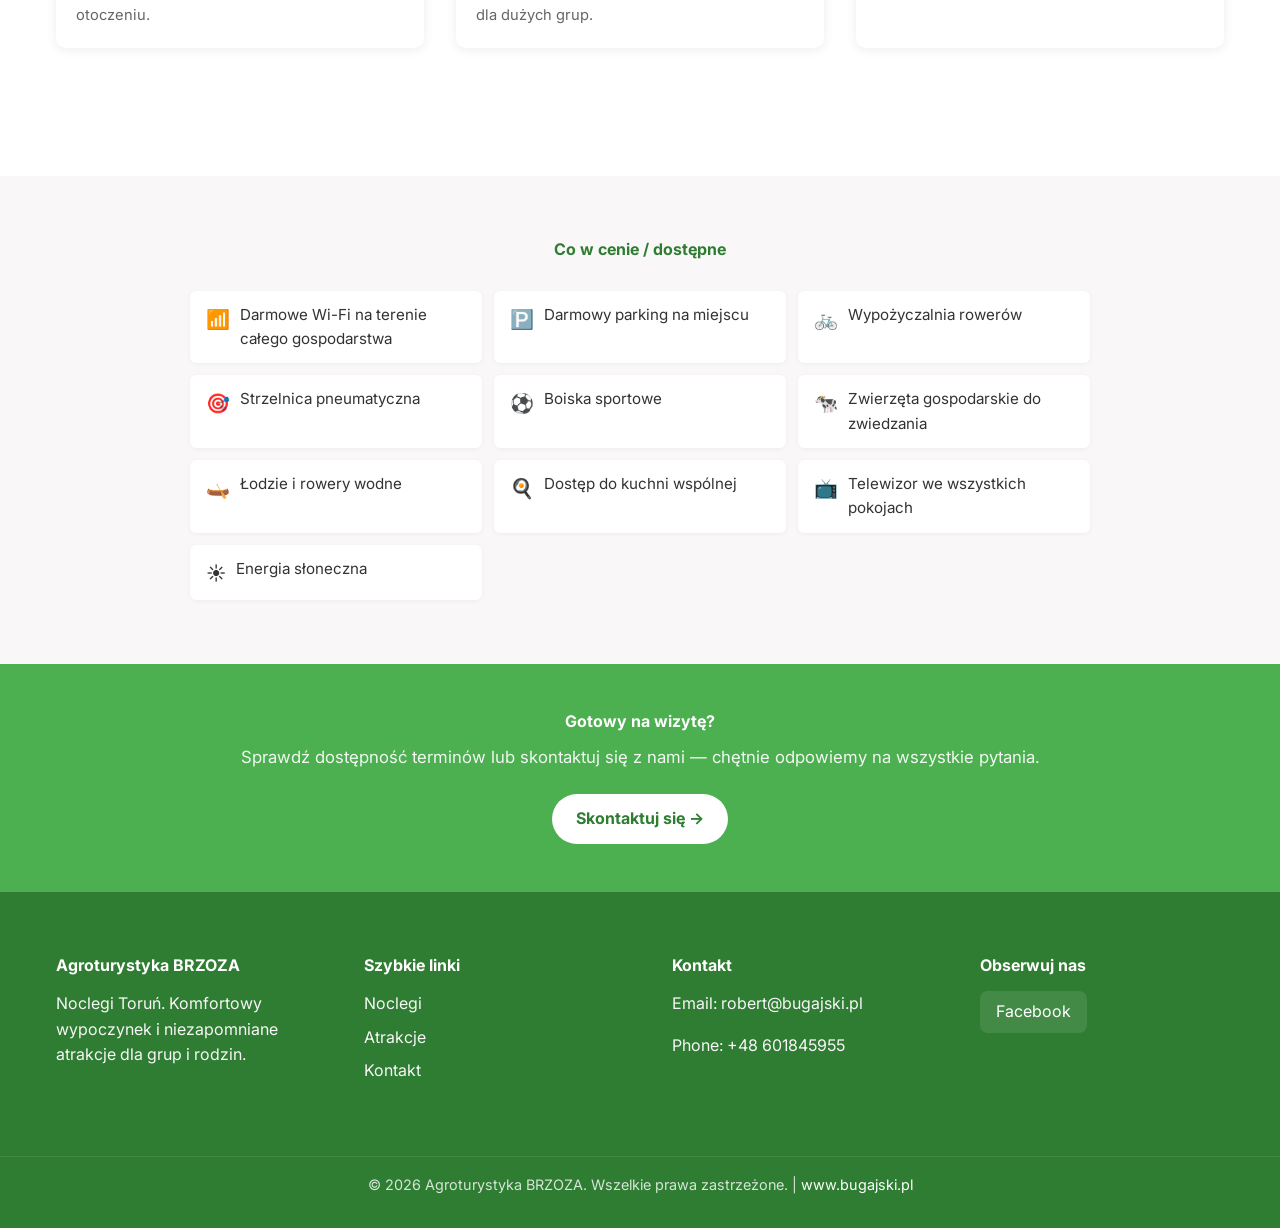
==== commit 682b3977: "Update contact email in about.html" ====
--- a/about.html
+++ b/about.html
@@ -447,7 +447,7 @@
             </div>
             <div class="footer-col">
                 <h4><span class="lang-pl-only">Kontakt</span><span class="lang-en-only">Contact</span></h4>
-                <p>Email: <a href="mailto:info@bugajski.pl">info@bugajski.pl</a></p>
+                <p>Email: <a href="mailto:robert@bugajski.pl">robert@bugajski.pl</a></p>
                 <p>Phone: <a href="tel:+48XXXXXXXXX">+48 601845955</a></p>
             </div>
             <div class="footer-col">
@@ -521,4 +521,4 @@
     </script>
 
 </body>
-</html>+</html>
